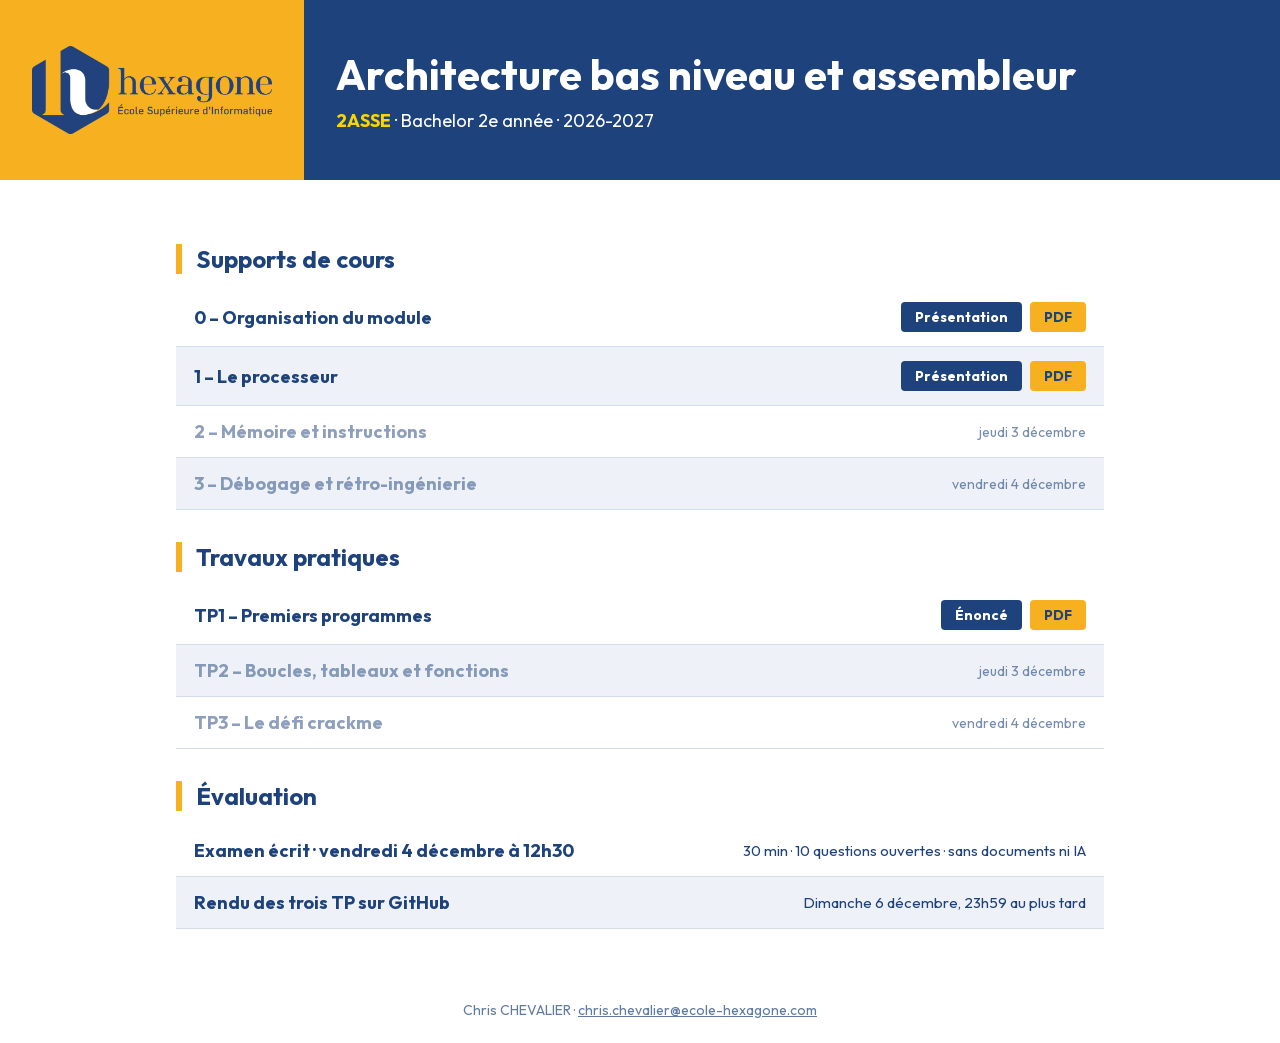
==== index.html @ 84611126 "Cours 0, cours 1, TP1 et son corrigé testé, dépôt modèle Codespaces, page de relecture Co-Authored-B" ====
<!doctype html>
<html lang="fr">
<head>
  <meta charset="utf-8">
  <meta name="viewport" content="width=device-width, initial-scale=1">
  <title>2ASSE – Architecture bas niveau et assembleur</title>
  <link rel="stylesheet" href="assets/fonts/outfit.css">
  <style>
    :root { --marine: #1E427C; --ambre: #F7B120; --jaune: #FFD301; --gris-clair: #EEF2F8; }
    * { box-sizing: border-box; }
    body { margin: 0; font-family: "Outfit", Arial, "Helvetica Neue", Helvetica, sans-serif; color: var(--marine); background: #fff; }
    header { background: var(--marine); color: #fff; display: flex; align-items: stretch; min-height: 180px; }
    header .panneau { background: var(--ambre); display: flex; align-items: center; justify-content: center; padding: 24px 32px; flex: 0 0 auto; }
    header .panneau img { width: 240px; max-width: 60vw; display: block; }
    header .titre { padding: 28px 32px; display: flex; flex-direction: column; justify-content: center; }
    header h1 { margin: 0 0 8px; font-size: clamp(28px, 5vw, 42px); }
    header p { margin: 0; font-size: 18px; }
    header .code { color: var(--jaune); font-weight: 700; }
    main { max-width: 960px; margin: 0 auto; padding: 32px 16px 48px; }
    h2 { font-size: 24px; margin: 32px 0 14px; padding-left: 14px; border-left: 6px solid var(--ambre); }
    ul { list-style: none; margin: 0; padding: 0; }
    li { display: flex; flex-wrap: wrap; align-items: center; justify-content: space-between; gap: 10px;
         padding: 14px 18px; border-bottom: 1px solid #D5DDEA; }
    li:nth-child(even) { background: var(--gris-clair); }
    li .nom { font-weight: 700; font-size: 18px; }
    li .liens a { display: inline-block; margin-left: 8px; padding: 6px 14px; border-radius: 4px; font-weight: 700;
                  font-size: 14px; text-decoration: none; background: var(--marine); color: #fff; }
    li .liens a.pdf { background: var(--ambre); color: var(--marine); }
    li .info { font-size: 15px; }
    li.a-venir .nom { opacity: .5; }
    li.a-venir .liens { font-size: 14px; opacity: .6; }
    footer { text-align: center; font-size: 14px; opacity: .7; padding: 24px 16px; }
    @media (max-width: 640px) { header { flex-direction: column; } li .liens a { margin: 0 8px 0 0; } }
  </style>
</head>
<body>
  <header>
    <div class="panneau"><img src="assets/charte/logo-hexagone.png" alt="École Hexagone"></div>
    <div class="titre">
      <h1>Architecture bas niveau et assembleur</h1>
      <p><span class="code">2ASSE</span> · Bachelor 2e année · 2026-2027</p>
    </div>
  </header>
  <main>
    <h2>Supports de cours</h2>
    <ul>
      <li>
        <span class="nom">0 – Organisation du module</span>
        <span class="liens"><a href="cours/0-organisation-du-module.html">Présentation</a><a class="pdf" href="pdf/0-organisation-du-module.pdf">PDF</a></span>
      </li>
      <li>
        <span class="nom">1 – Le processeur</span>
        <span class="liens"><a href="cours/1-le-processeur.html">Présentation</a><a class="pdf" href="pdf/1-le-processeur.pdf">PDF</a></span>
      </li>
      <li class="a-venir">
        <span class="nom">2 – Mémoire et instructions</span>
        <span class="liens">jeudi 3 décembre</span>
      </li>
      <li class="a-venir">
        <span class="nom">3 – Débogage et rétro-ingénierie</span>
        <span class="liens">vendredi 4 décembre</span>
      </li>
    </ul>
    <h2>Travaux pratiques</h2>
    <ul>
      <li>
        <span class="nom">TP1 – Premiers programmes</span>
        <span class="liens"><a href="tp/tp1.html">Énoncé</a><a class="pdf" href="pdf/tp1.pdf">PDF</a></span>
      </li>
      <li class="a-venir">
        <span class="nom">TP2 – Boucles, tableaux et fonctions</span>
        <span class="liens">jeudi 3 décembre</span>
      </li>
      <li class="a-venir">
        <span class="nom">TP3 – Le défi crackme</span>
        <span class="liens">vendredi 4 décembre</span>
      </li>
    </ul>
    <h2>Évaluation</h2>
    <ul>
      <li>
        <span class="nom">Examen écrit · vendredi 4 décembre à 12h30</span>
        <span class="info">30 min · 10 questions ouvertes · sans documents ni IA</span>
      </li>
      <li>
        <span class="nom">Rendu des trois TP sur GitHub</span>
        <span class="info">Dimanche 6 décembre, 23h59 au plus tard</span>
      </li>
    </ul>
  </main>
  <footer>Chris CHEVALIER · <a href="mailto:chris.chevalier@ecole-hexagone.com" style="color: inherit;">chris.chevalier@ecole-hexagone.com</a></footer>
</body>
</html>
---- assets/fonts/outfit.css ----
/* Outfit (SIL Open Font License) – fichiers locaux pour fonctionner hors ligne */
@font-face { font-family: 'Outfit'; font-style: normal; font-weight: 300 800; font-display: swap; src: url('../fonts/outfit-latin-ext.woff2') format('woff2'); unicode-range: U+0100-02BA, U+02BD-02C5, U+02C7-02CC, U+02CE-02D7, U+02DD-02FF, U+0304, U+0308, U+0329, U+1D00-1DBF, U+1E00-1E9F, U+1EF2-1EFF, U+2020, U+20A0-20AB, U+20AD-20C4, U+2113, U+2C60-2C7F, U+A720-A7FF; }
@font-face { font-family: 'Outfit'; font-style: normal; font-weight: 300 800; font-display: swap; src: url('../fonts/outfit-latin.woff2') format('woff2'); unicode-range: U+0000-00FF, U+0131, U+0152-0153, U+02BB-02BC, U+02C6, U+02DA, U+02DC, U+0304, U+0308, U+0329, U+2000-206F, U+20AC, U+2122, U+2191, U+2193, U+2212, U+2215, U+FEFF, U+FFFD; }
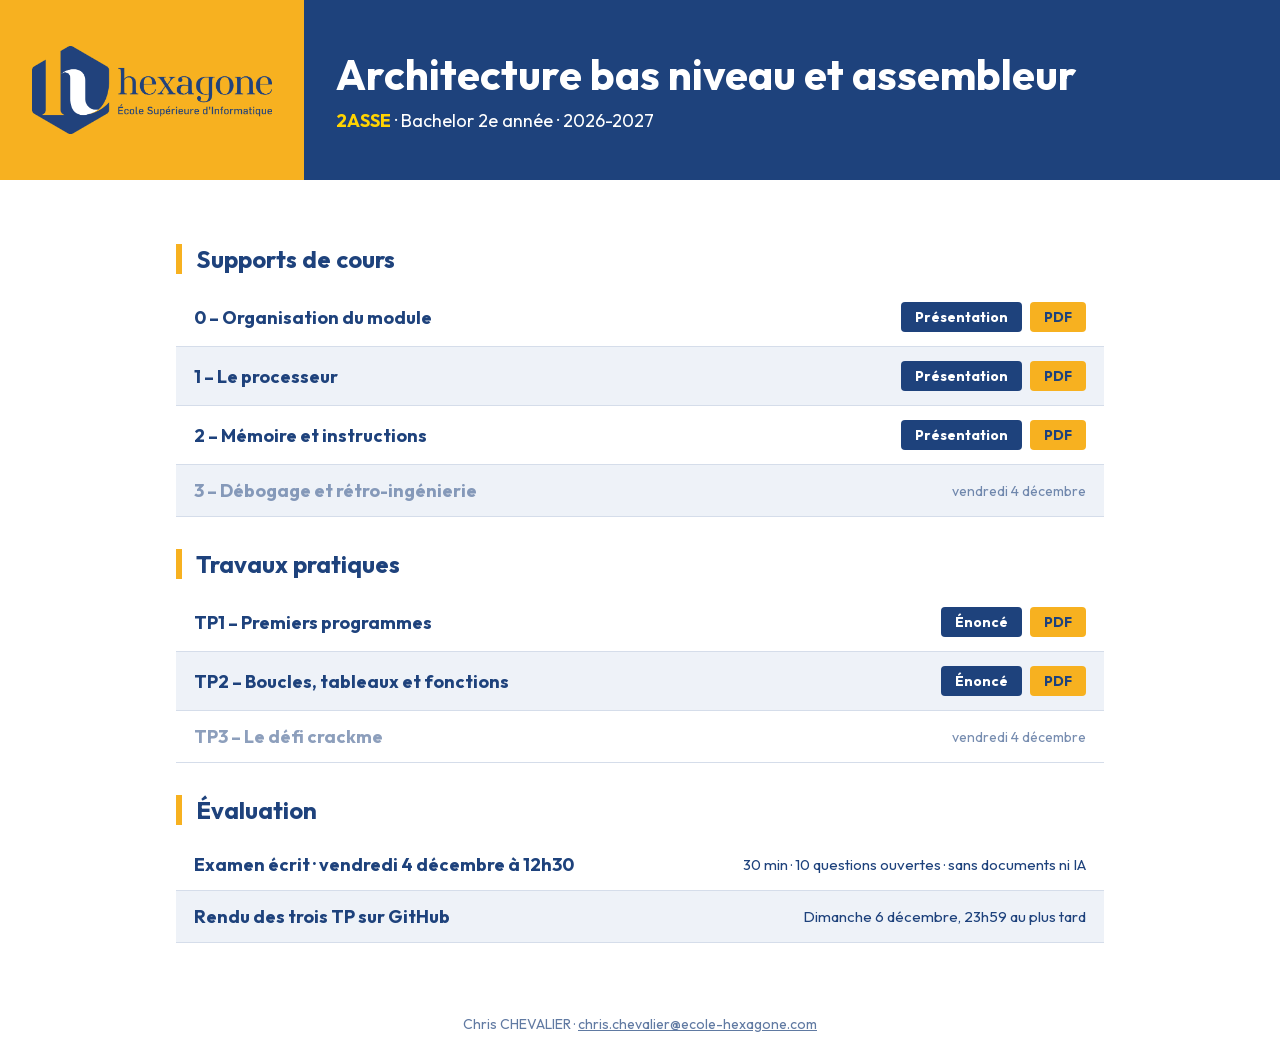
==== commit 641dc3a8: "Cours 2 et TP2 avec leur corrigé, vérifiés dans un Codespace ; fichier de réponses du TP2 dans le mo" ====
--- a/index.html
+++ b/index.html
@@ -52,9 +52,9 @@
         <span class="nom">1 – Le processeur</span>
         <span class="liens"><a href="cours/1-le-processeur.html">Présentation</a><a class="pdf" href="pdf/1-le-processeur.pdf">PDF</a></span>
       </li>
-      <li class="a-venir">
+      <li>
         <span class="nom">2 – Mémoire et instructions</span>
-        <span class="liens">jeudi 3 décembre</span>
+        <span class="liens"><a href="cours/2-memoire-et-instructions.html">Présentation</a><a class="pdf" href="pdf/2-memoire-et-instructions.pdf">PDF</a></span>
       </li>
       <li class="a-venir">
         <span class="nom">3 – Débogage et rétro-ingénierie</span>
@@ -67,9 +67,9 @@
         <span class="nom">TP1 – Premiers programmes</span>
         <span class="liens"><a href="tp/tp1.html">Énoncé</a><a class="pdf" href="pdf/tp1.pdf">PDF</a></span>
       </li>
-      <li class="a-venir">
+      <li>
         <span class="nom">TP2 – Boucles, tableaux et fonctions</span>
-        <span class="liens">jeudi 3 décembre</span>
+        <span class="liens"><a href="tp/tp2.html">Énoncé</a><a class="pdf" href="pdf/tp2.pdf">PDF</a></span>
       </li>
       <li class="a-venir">
         <span class="nom">TP3 – Le défi crackme</span>
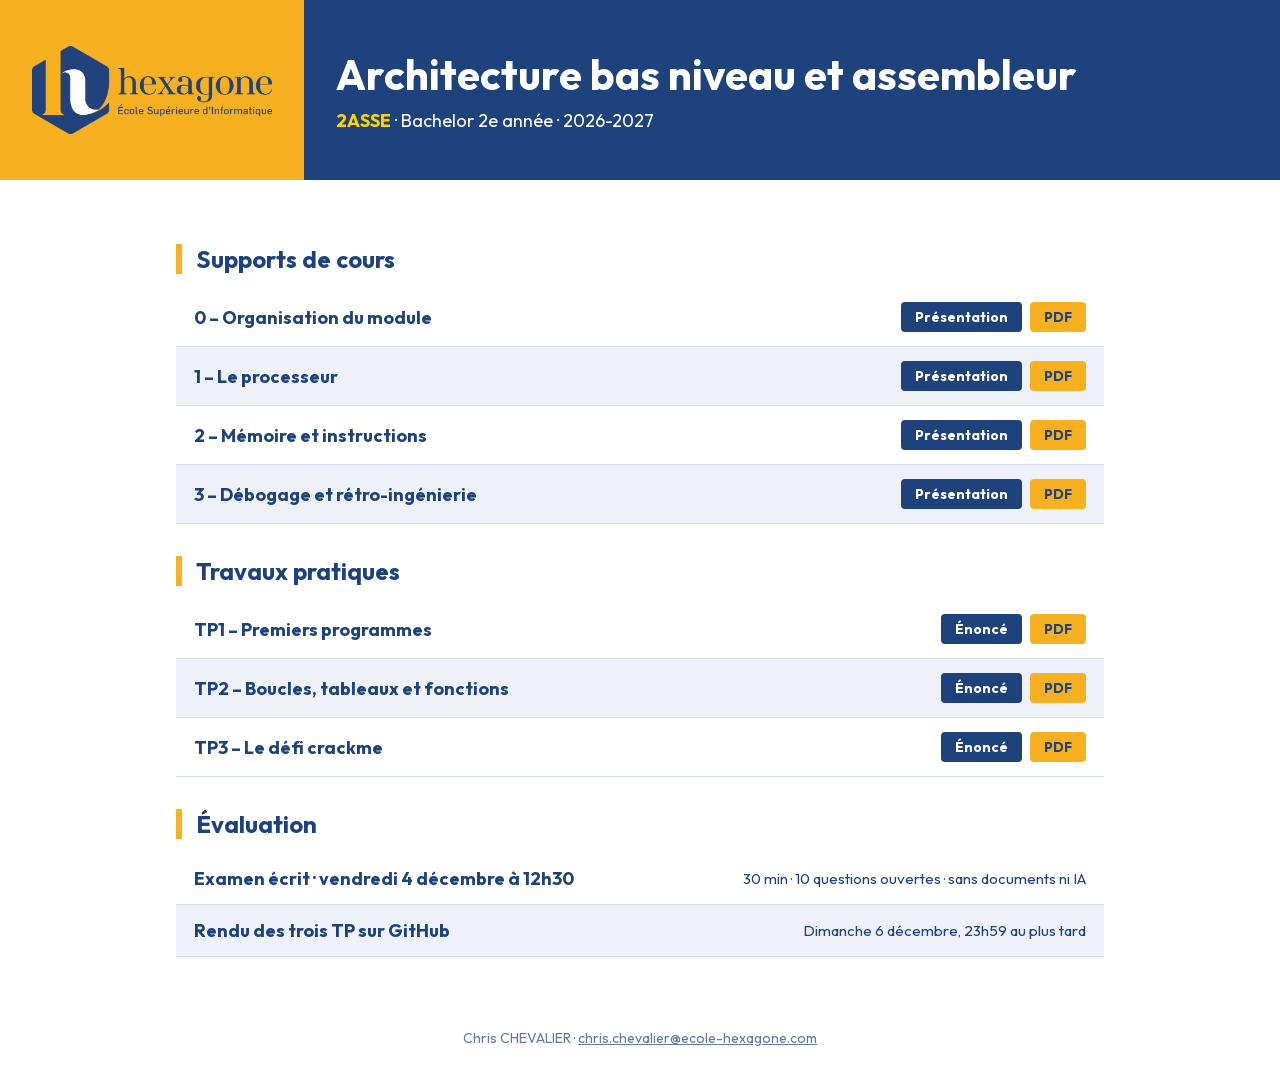
==== commit e187d032: "Cours 3 et TP3 (défi crackme) : crackmes, corrigé et générateur de clés, vérifiés dans un Codespace " ====
--- a/index.html
+++ b/index.html
@@ -56,9 +56,9 @@
         <span class="nom">2 – Mémoire et instructions</span>
         <span class="liens"><a href="cours/2-memoire-et-instructions.html">Présentation</a><a class="pdf" href="pdf/2-memoire-et-instructions.pdf">PDF</a></span>
       </li>
-      <li class="a-venir">
+      <li>
         <span class="nom">3 – Débogage et rétro-ingénierie</span>
-        <span class="liens">vendredi 4 décembre</span>
+        <span class="liens"><a href="cours/3-debogage-et-retro-ingenierie.html">Présentation</a><a class="pdf" href="pdf/3-debogage-et-retro-ingenierie.pdf">PDF</a></span>
       </li>
     </ul>
     <h2>Travaux pratiques</h2>
@@ -71,9 +71,9 @@
         <span class="nom">TP2 – Boucles, tableaux et fonctions</span>
         <span class="liens"><a href="tp/tp2.html">Énoncé</a><a class="pdf" href="pdf/tp2.pdf">PDF</a></span>
       </li>
-      <li class="a-venir">
+      <li>
         <span class="nom">TP3 – Le défi crackme</span>
-        <span class="liens">vendredi 4 décembre</span>
+        <span class="liens"><a href="tp/tp3.html">Énoncé</a><a class="pdf" href="pdf/tp3.pdf">PDF</a></span>
       </li>
     </ul>
     <h2>Évaluation</h2>
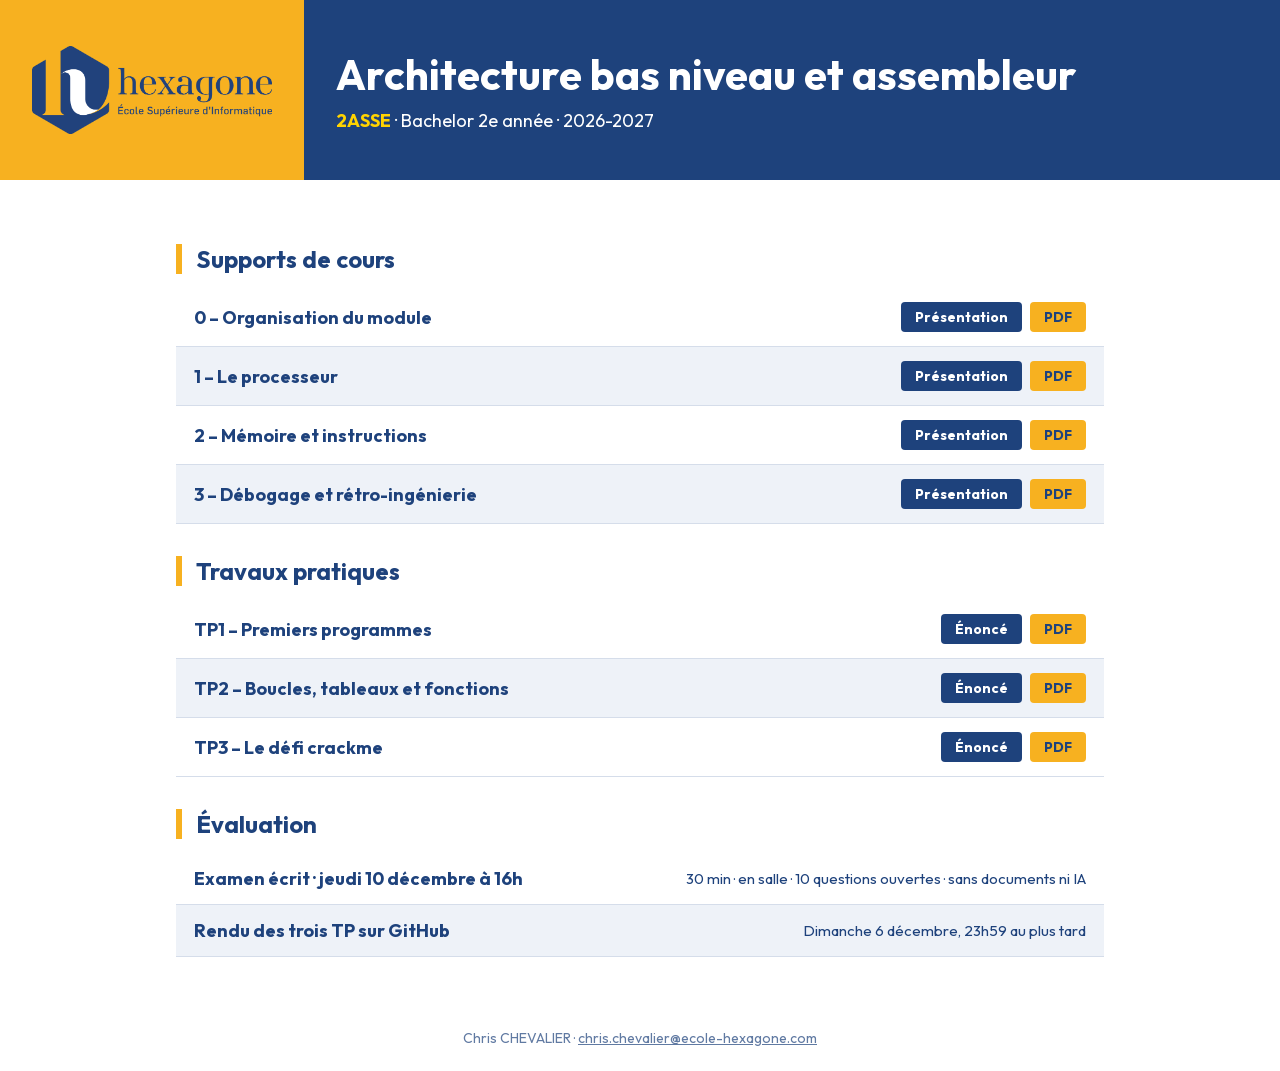
==== commit 4655a1c5: "Relecture du cours 0 : définitions 💡, NASM/GDB/x86-64 expliqués, souveraineté numérique, écrit dépla" ====
--- a/index.html
+++ b/index.html
@@ -79,8 +79,8 @@
     <h2>Évaluation</h2>
     <ul>
       <li>
-        <span class="nom">Examen écrit · vendredi 4 décembre à 12h30</span>
-        <span class="info">30 min · 10 questions ouvertes · sans documents ni IA</span>
+        <span class="nom">Examen écrit · jeudi 10 décembre à 16h</span>
+        <span class="info">30 min · en salle · 10 questions ouvertes · sans documents ni IA</span>
       </li>
       <li>
         <span class="nom">Rendu des trois TP sur GitHub</span>
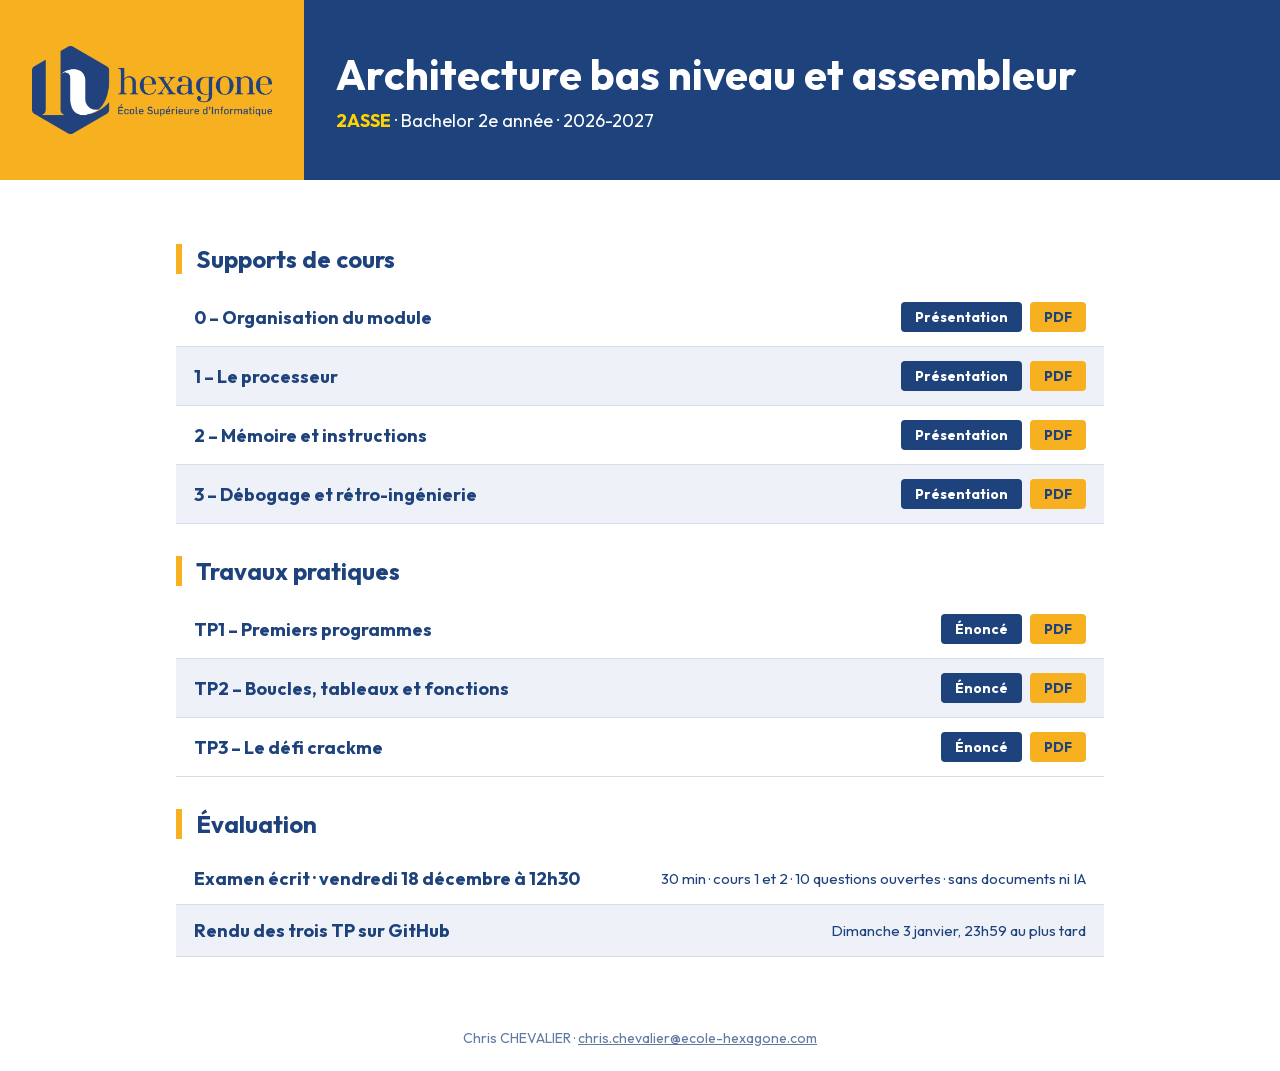
==== commit 4174a880: "Cours 1 allégé (recouvrement avec 2ARCH), écrit et Kahoot sans contenu de 2ARCH ni du cours 3, 3e sé" ====
--- a/index.html
+++ b/index.html
@@ -79,12 +79,12 @@
     <h2>Évaluation</h2>
     <ul>
       <li>
-        <span class="nom">Examen écrit · jeudi 10 décembre à 16h</span>
-        <span class="info">30 min · en salle · 10 questions ouvertes · sans documents ni IA</span>
+        <span class="nom">Examen écrit · vendredi 18 décembre à 12h30</span>
+        <span class="info">30 min · cours 1 et 2 · 10 questions ouvertes · sans documents ni IA</span>
       </li>
       <li>
         <span class="nom">Rendu des trois TP sur GitHub</span>
-        <span class="info">Dimanche 6 décembre, 23h59 au plus tard</span>
+        <span class="info">Dimanche 3 janvier, 23h59 au plus tard</span>
       </li>
     </ul>
   </main>
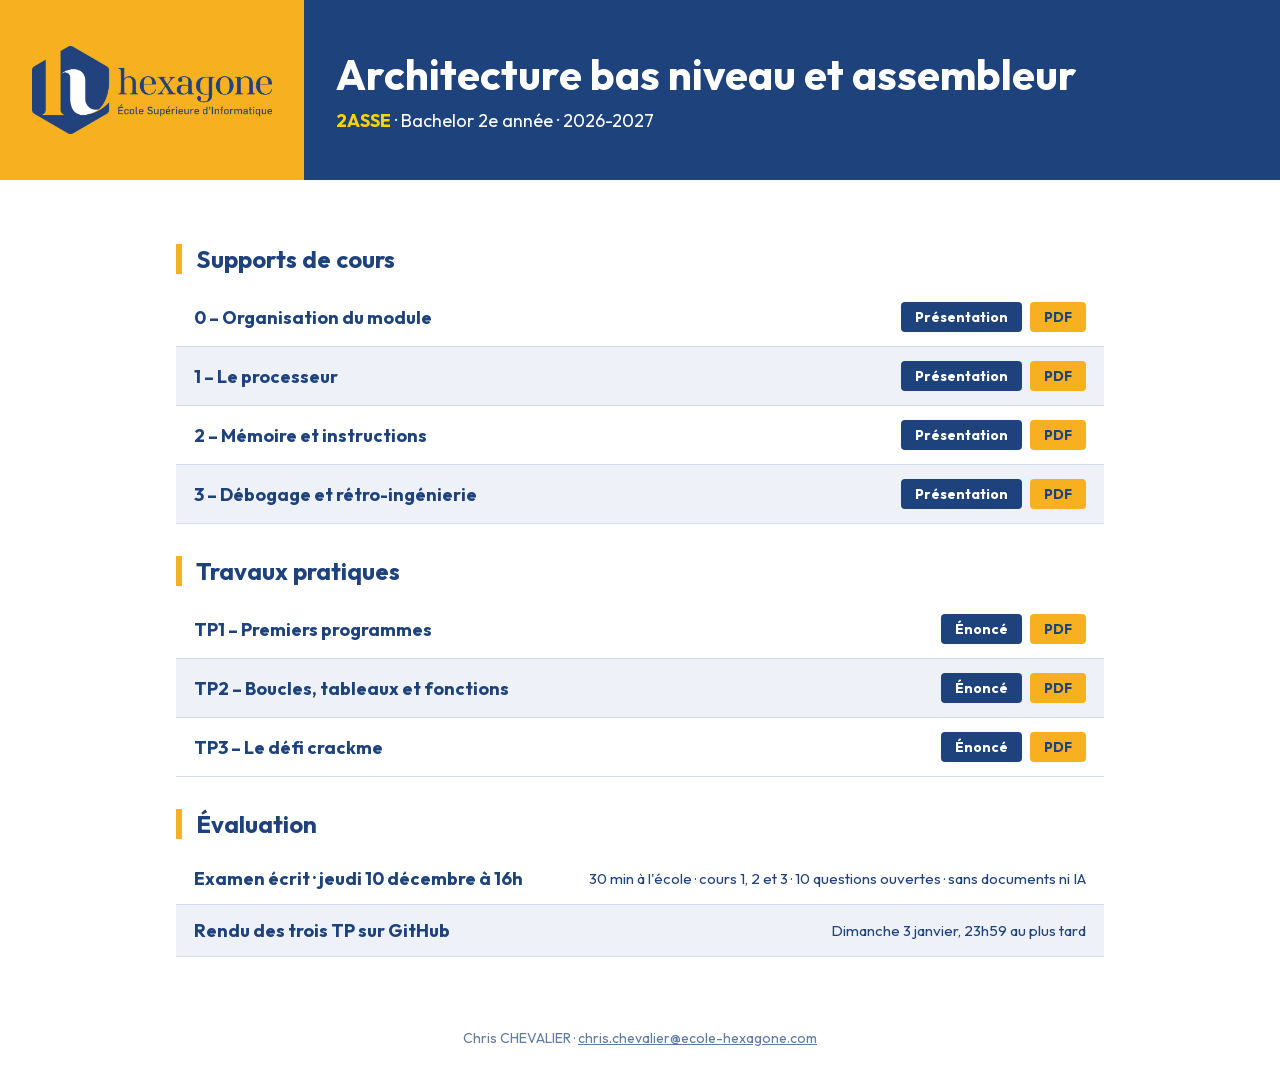
==== commit 24fd3512: "Nouveau calendrier : 27/11 8h30-13h, 3/12 8h30-17h (cours 2 et 3), écrit le 10/12 à 16h sur les cour" ====
--- a/index.html
+++ b/index.html
@@ -79,8 +79,8 @@
     <h2>Évaluation</h2>
     <ul>
       <li>
-        <span class="nom">Examen écrit · vendredi 18 décembre à 12h30</span>
-        <span class="info">30 min · cours 1 et 2 · 10 questions ouvertes · sans documents ni IA</span>
+        <span class="nom">Examen écrit · jeudi 10 décembre à 16h</span>
+        <span class="info">30 min à l'école · cours 1, 2 et 3 · 10 questions ouvertes · sans documents ni IA</span>
       </li>
       <li>
         <span class="nom">Rendu des trois TP sur GitHub</span>
